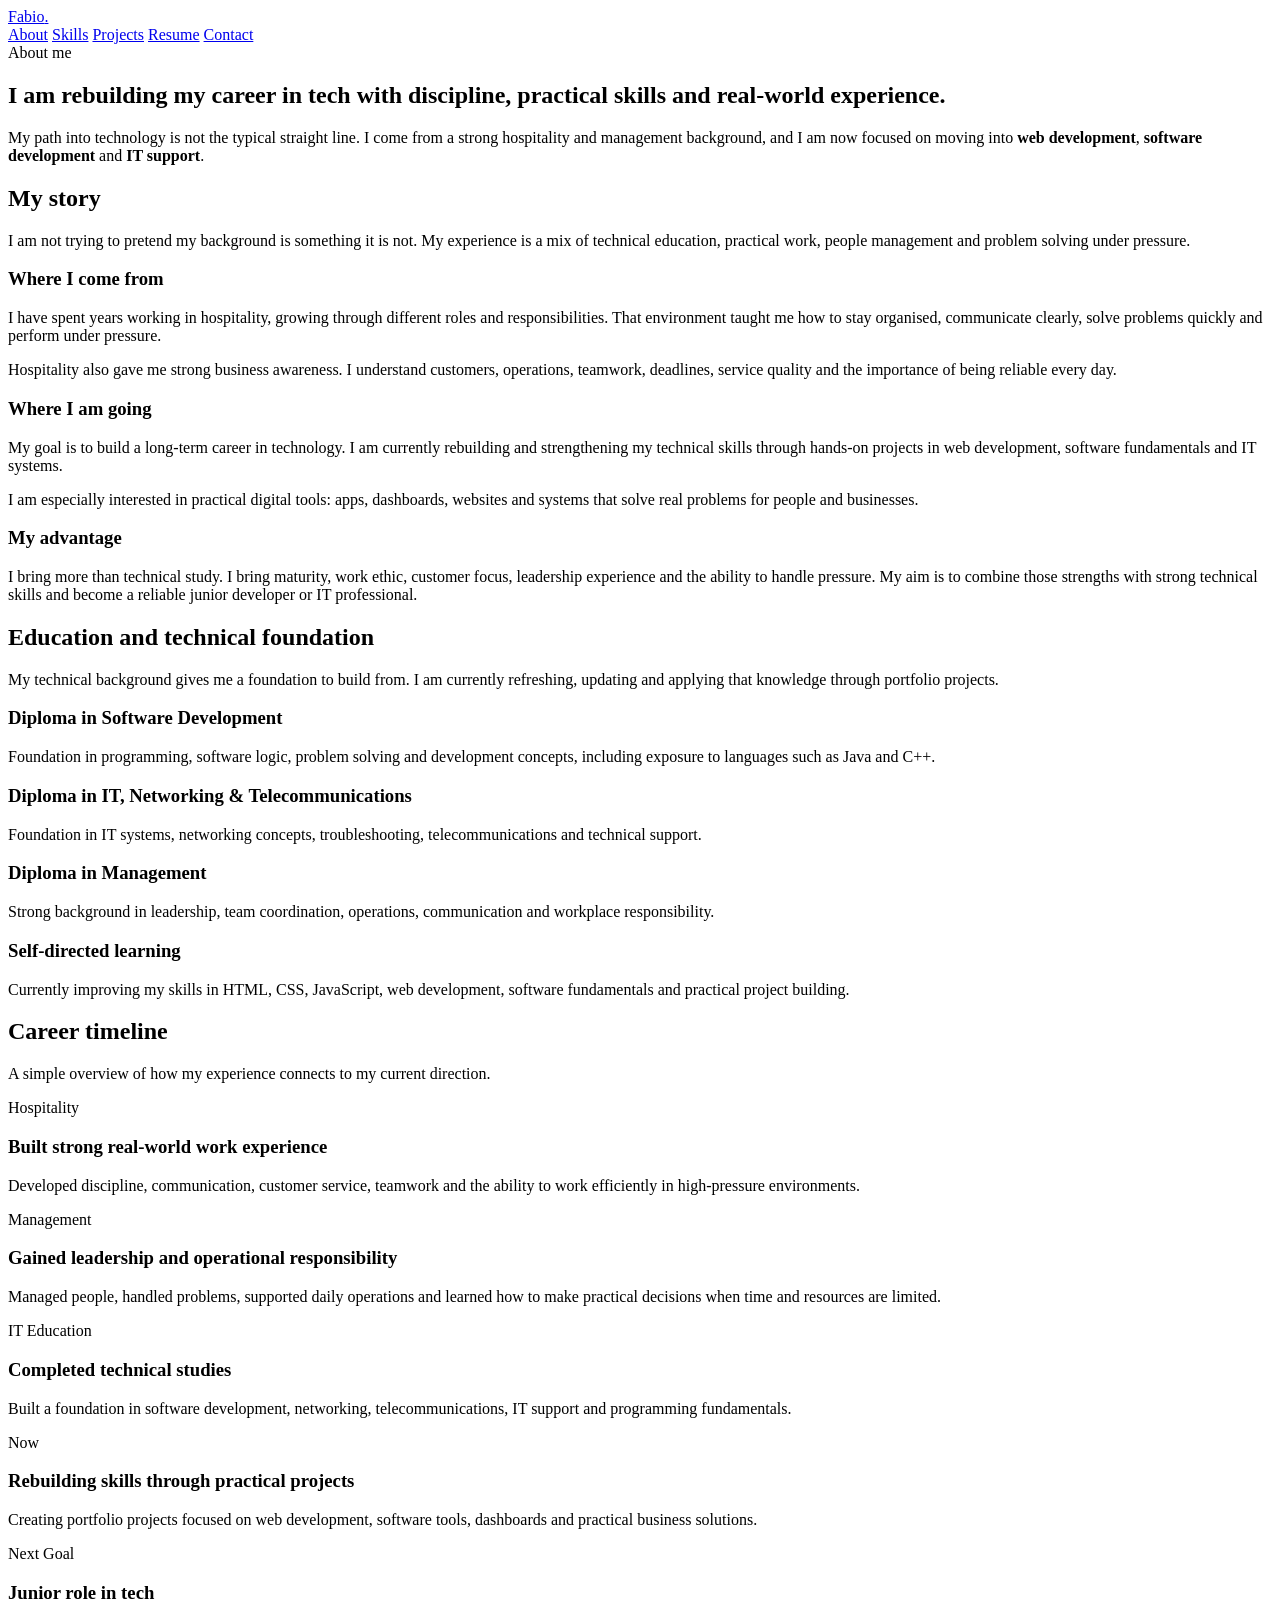
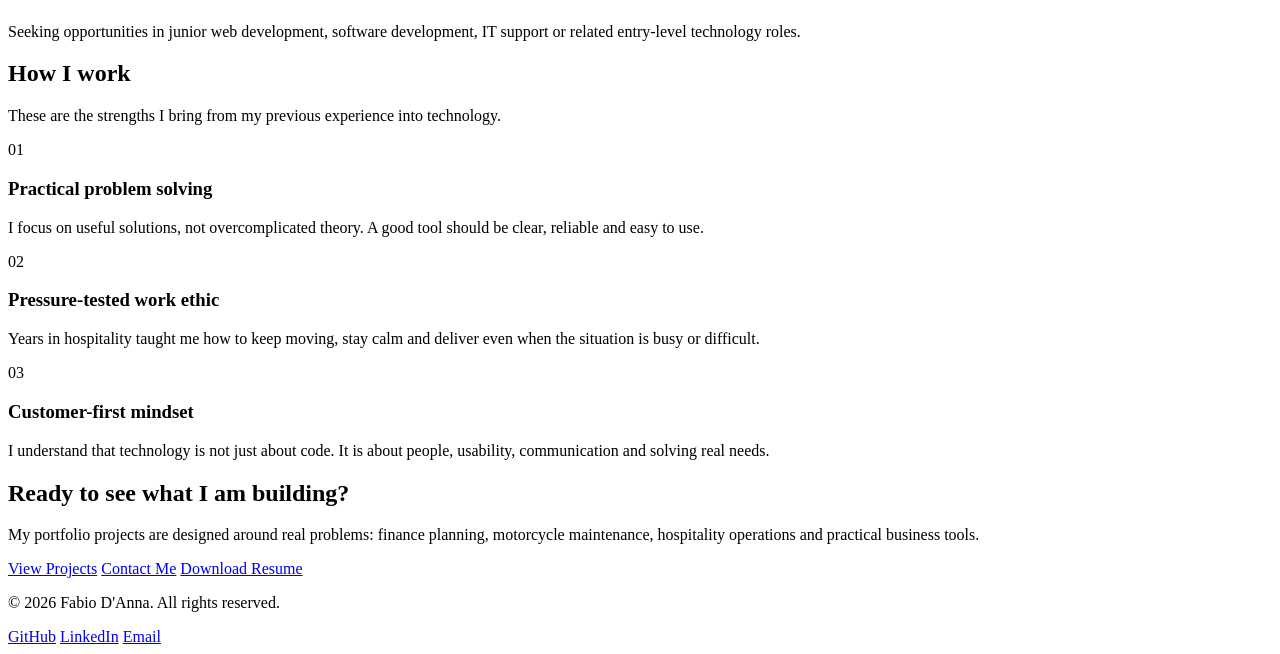
==== about.html @ 19a4f278 "Add files via upload" ====
<!DOCTYPE html>
<html lang="en">
<head>
  <meta charset="UTF-8" />
  <meta name="viewport" content="width=device-width, initial-scale=1.0" />

  <title>About Me | Fabio D'Anna</title>

 <link rel="stylesheet" href="css/style.css" />
</head>

<body>

  <header>
    <div class="container navbar">
      <a href="index.html" class="logo">Fabio<span>.</span></a>

      <nav class="nav-links">
        <a href="about.html" class="active">About</a>
        <a href="skills.html">Skills</a>
        <a href="project.html">Projects</a>
        <a href="resume.html">Resume</a>
        <a href="contact.html" class="nav-button">Contact</a>
      </nav>
    </div>
  </header>

  <main>

    <!-- ABOUT HERO -->
    <section class="page-hero">
      <div class="container">
        <div class="eyebrow">
          <span class="eyebrow-dot"></span>
          About me
        </div>

        <h1>
          I am rebuilding my career in tech with
          <span class="gradient-text">discipline, practical skills and real-world experience.</span>
        </h1>

        <p class="hero-description">
          My path into technology is not the typical straight line. I come from a strong hospitality and management
          background, and I am now focused on moving into <strong>web development</strong>,
          <strong>software development</strong> and <strong>IT support</strong>.
        </p>
      </div>
    </section>

    <!-- STORY SECTION -->
    <section>
      <div class="container">
        <div class="section-header">
          <h2>My story</h2>
          <p>
            I am not trying to pretend my background is something it is not. My experience is a mix of technical
            education, practical work, people management and problem solving under pressure.
          </p>
        </div>

        <div class="story-grid">
          <article class="story-card">
            <h3>Where I come from</h3>

            <p>
              I have spent years working in hospitality, growing through different roles and responsibilities.
              That environment taught me how to stay organised, communicate clearly, solve problems quickly and
              perform under pressure.
            </p>

            <p>
              Hospitality also gave me strong business awareness. I understand customers, operations, teamwork,
              deadlines, service quality and the importance of being reliable every day.
            </p>
          </article>

          <article class="story-card">
            <h3>Where I am going</h3>

            <p>
              My goal is to build a long-term career in technology. I am currently rebuilding and strengthening my
              technical skills through hands-on projects in web development, software fundamentals and IT systems.
            </p>

            <p>
              I am especially interested in practical digital tools: apps, dashboards, websites and systems that
              solve real problems for people and businesses.
            </p>
          </article>
        </div>

        <div class="highlight-box">
          <h3>My advantage</h3>

          <p>
            I bring more than technical study. I bring maturity, work ethic, customer focus, leadership experience
            and the ability to handle pressure. My aim is to combine those strengths with strong technical skills
            and become a reliable junior developer or IT professional.
          </p>
        </div>
      </div>
    </section>

    <!-- QUALIFICATIONS SECTION -->
    <section>
      <div class="container">
        <div class="section-header">
          <h2>Education and technical foundation</h2>
          <p>
            My technical background gives me a foundation to build from. I am currently refreshing, updating and
            applying that knowledge through portfolio projects.
          </p>
        </div>

        <div class="qualification-grid">
          <article class="qualification-card">
            <h3>Diploma in Software Development</h3>
            <p>
              Foundation in programming, software logic, problem solving and development concepts, including exposure
              to languages such as Java and C++.
            </p>
          </article>

          <article class="qualification-card">
            <h3>Diploma in IT, Networking & Telecommunications</h3>
            <p>
              Foundation in IT systems, networking concepts, troubleshooting, telecommunications and technical support.
            </p>
          </article>

          <article class="qualification-card">
            <h3>Diploma in Management</h3>
            <p>
              Strong background in leadership, team coordination, operations, communication and workplace responsibility.
            </p>
          </article>

          <article class="qualification-card">
            <h3>Self-directed learning</h3>
            <p>
              Currently improving my skills in HTML, CSS, JavaScript, web development, software fundamentals and
              practical project building.
            </p>
          </article>
        </div>
      </div>
    </section>

    <!-- TIMELINE SECTION -->
    <section>
      <div class="container">
        <div class="section-header">
          <h2>Career timeline</h2>
          <p>
            A simple overview of how my experience connects to my current direction.
          </p>
        </div>

        <div class="timeline">
          <article class="timeline-item">
            <div class="timeline-date">Hospitality</div>
            <div class="timeline-content">
              <h3>Built strong real-world work experience</h3>
              <p>
                Developed discipline, communication, customer service, teamwork and the ability to work efficiently
                in high-pressure environments.
              </p>
            </div>
          </article>

          <article class="timeline-item">
            <div class="timeline-date">Management</div>
            <div class="timeline-content">
              <h3>Gained leadership and operational responsibility</h3>
              <p>
                Managed people, handled problems, supported daily operations and learned how to make practical decisions
                when time and resources are limited.
              </p>
            </div>
          </article>

          <article class="timeline-item">
            <div class="timeline-date">IT Education</div>
            <div class="timeline-content">
              <h3>Completed technical studies</h3>
              <p>
                Built a foundation in software development, networking, telecommunications, IT support and programming
                fundamentals.
              </p>
            </div>
          </article>

          <article class="timeline-item">
            <div class="timeline-date">Now</div>
            <div class="timeline-content">
              <h3>Rebuilding skills through practical projects</h3>
              <p>
                Creating portfolio projects focused on web development, software tools, dashboards and practical
                business solutions.
              </p>
            </div>
          </article>

          <article class="timeline-item">
            <div class="timeline-date">Next Goal</div>
            <div class="timeline-content">
              <h3>Junior role in tech</h3>
              <p>
                Seeking opportunities in junior web development, software development, IT support or related entry-level
                technology roles.
              </p>
            </div>
          </article>
        </div>
      </div>
    </section>

    <!-- VALUES SECTION -->
    <section>
      <div class="container">
        <div class="section-header">
          <h2>How I work</h2>
          <p>
            These are the strengths I bring from my previous experience into technology.
          </p>
        </div>

        <div class="values-grid">
          <article class="value-card">
            <div class="value-number">01</div>
            <h3>Practical problem solving</h3>
            <p>
              I focus on useful solutions, not overcomplicated theory. A good tool should be clear, reliable and easy
              to use.
            </p>
          </article>

          <article class="value-card">
            <div class="value-number">02</div>
            <h3>Pressure-tested work ethic</h3>
            <p>
              Years in hospitality taught me how to keep moving, stay calm and deliver even when the situation is busy
              or difficult.
            </p>
          </article>

          <article class="value-card">
            <div class="value-number">03</div>
            <h3>Customer-first mindset</h3>
            <p>
              I understand that technology is not just about code. It is about people, usability, communication and
              solving real needs.
            </p>
          </article>
        </div>
      </div>
    </section>

    <!-- CTA SECTION -->
    <section>
      <div class="container">
        <div class="cta">
          <h2>Ready to see what I am building?</h2>

          <p>
            My portfolio projects are designed around real problems: finance planning, motorcycle maintenance,
            hospitality operations and practical business tools.
          </p>

          <div class="cta-actions">
            <a href="project.html" class="btn btn-primary">View Projects</a>
            <a href="contact.html" class="btn btn-secondary">Contact Me</a>
            <a href="#" class="btn btn-secondary">Download Resume</a>
          </div>
        </div>
      </div>
    </section>

  </main>

  <footer>
    <div class="container footer-inner">
      <p>© 2026 Fabio D'Anna. All rights reserved.</p>

      <div class="footer-links">
        <a href="#">GitHub</a>
        <a href="#">LinkedIn</a>
        <a href="mailto:gnomocode@gmail.com">Email</a>
      </div>
    </div>
  </footer>
<script src="js/main.js"></script>
</body>
</html>
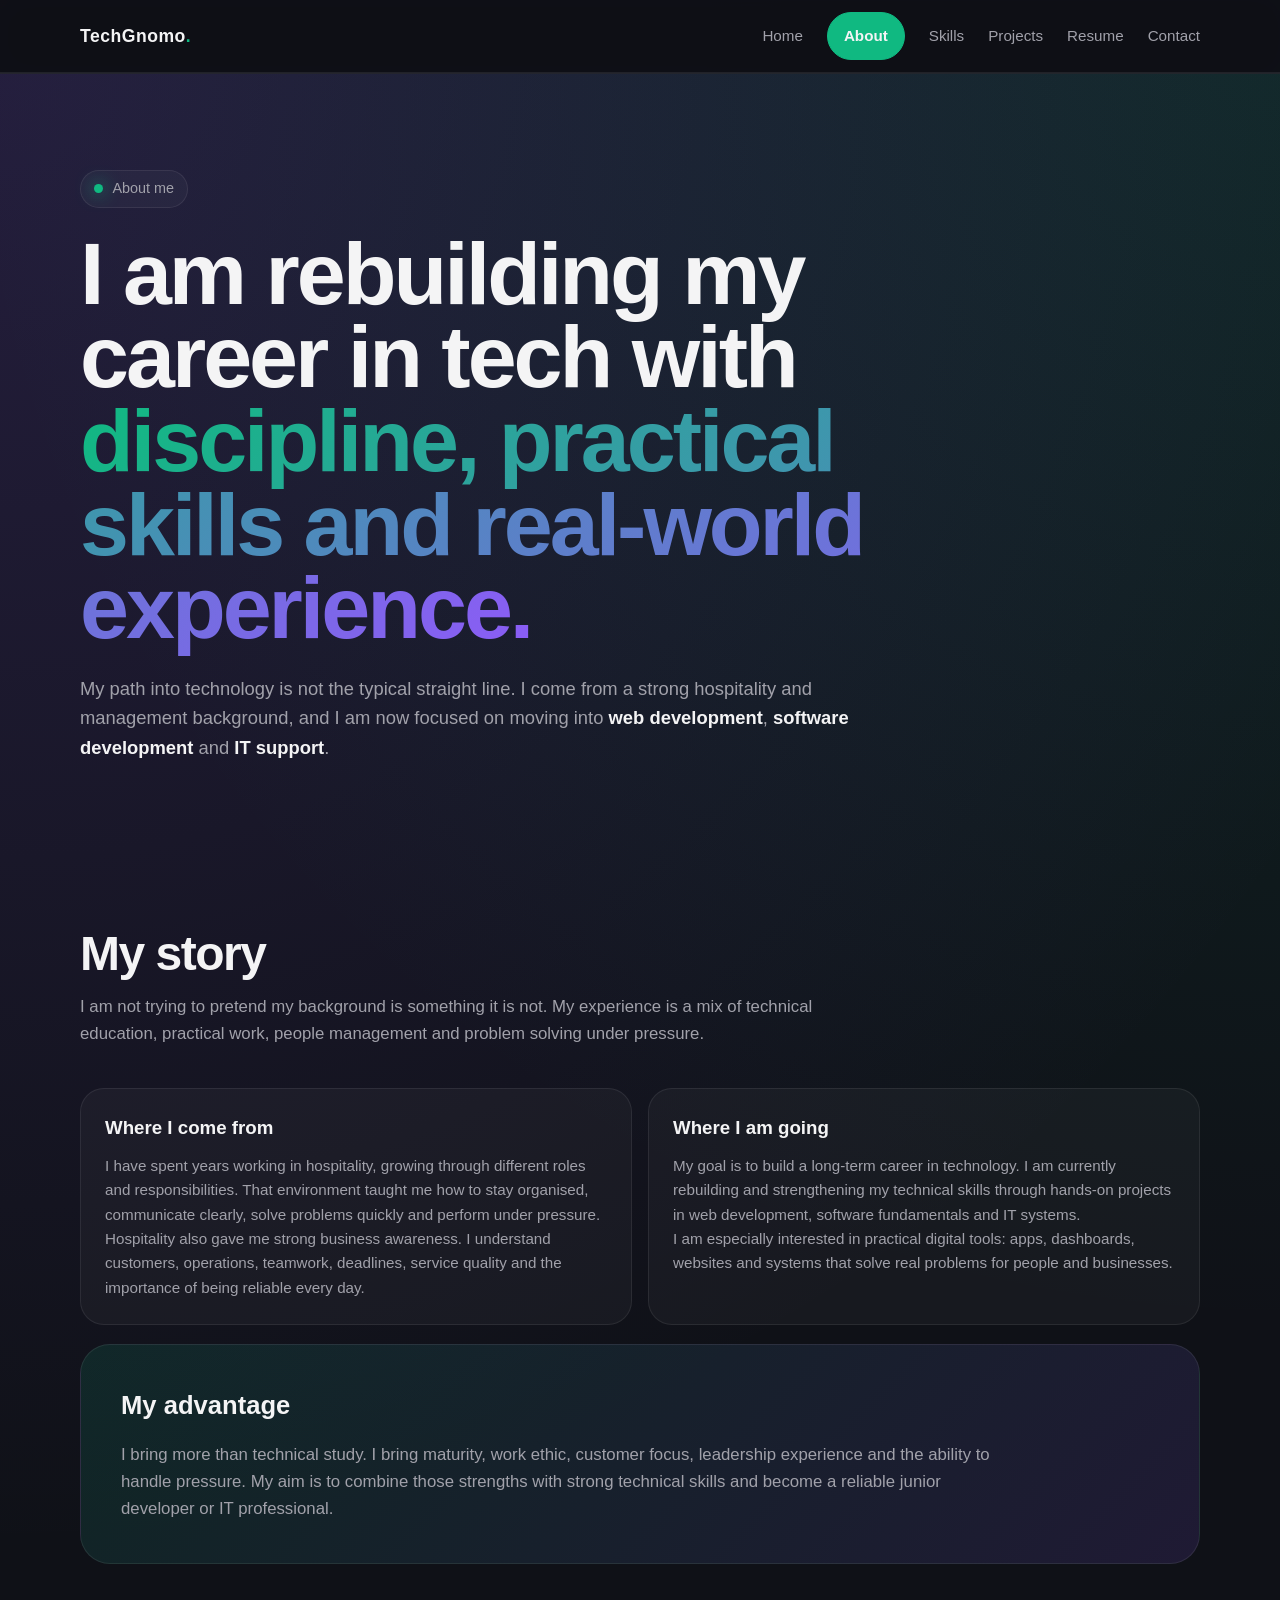
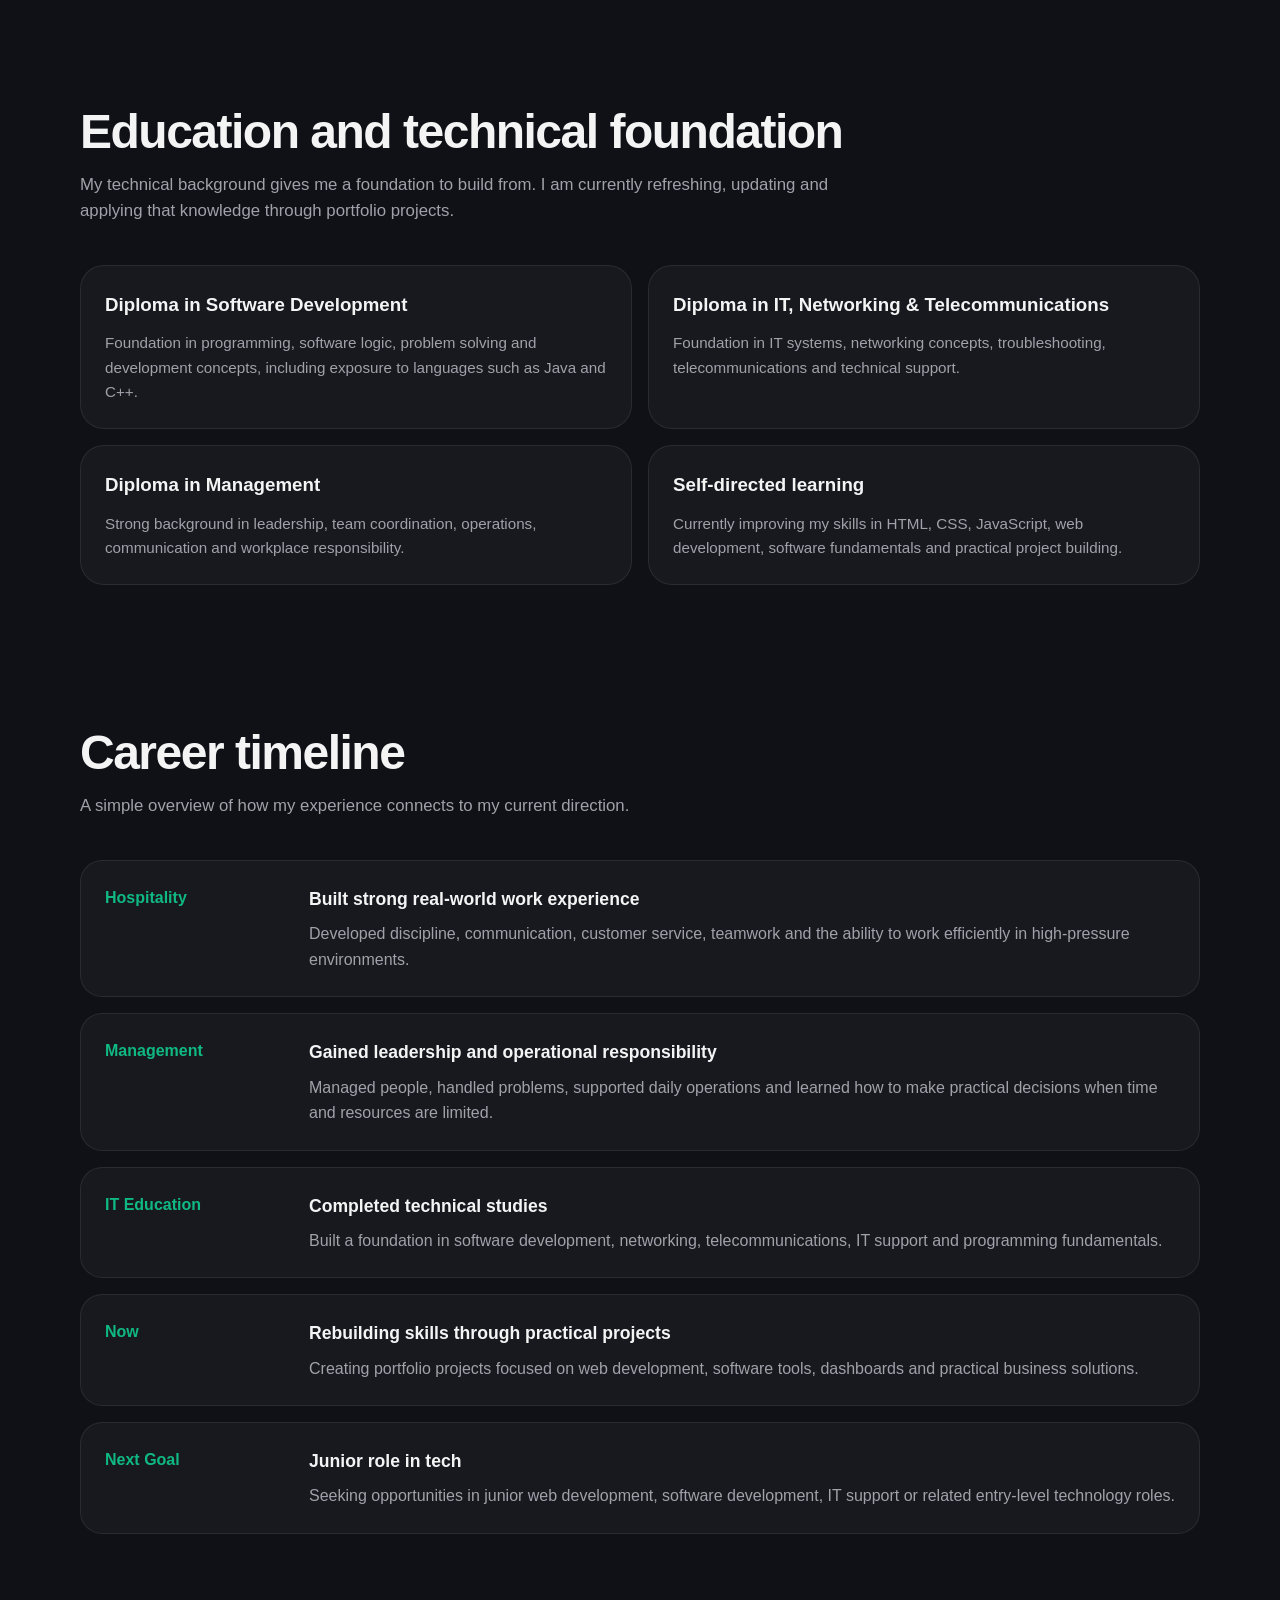
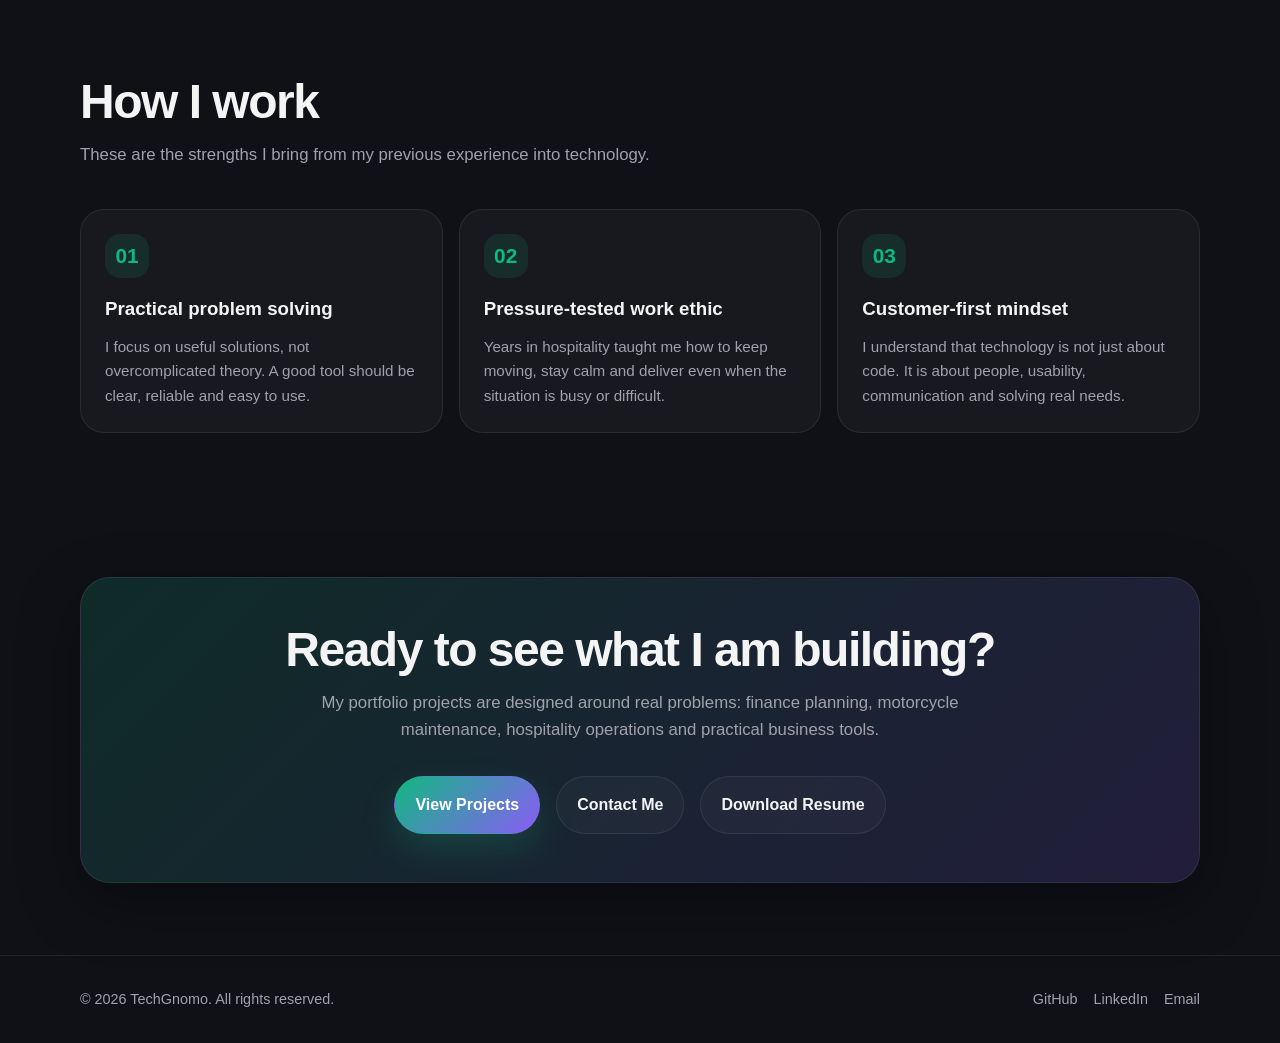
==== commit 238cade6: "Improve mobile responsive layout" ====
--- a/about.html
+++ b/about.html
@@ -12,17 +12,24 @@
 <body>
 
   <header>
-    <div class="container navbar">
-      <a href="index.html" class="logo">Fabio<span>.</span></a>
-
-      <nav class="nav-links">
-        <a href="about.html" class="active">About</a>
-        <a href="skills.html">Skills</a>
-        <a href="project.html">Projects</a>
-        <a href="resume.html">Resume</a>
-        <a href="contact.html" class="nav-button">Contact</a>
-      </nav>
-    </div>
+    <header>
+  <div class="container navbar">
+    <a href="index.html" class="logo">TechGnomo<span>.</span></a>
+
+    <button class="mobile-menu-btn" id="mobileMenuBtn" aria-label="Open menu">
+      ☰
+    </button>
+
+    <nav class="nav-links" id="navLinks">
+      <a href="index.html">Home</a>
+      <a href="about.html"class="nav-button active">About</a>
+      <a href="skills.html">Skills</a>
+      <a href="project.html">Projects</a>
+      <a href="resume.html">Resume</a>
+      <a href="contact.html">Contact</a>
+    </nav>
+  </div>
+</header>
   </header>
 
   <main>
@@ -281,7 +288,7 @@
 
   <footer>
     <div class="container footer-inner">
-      <p>© 2026 Fabio D'Anna. All rights reserved.</p>
+      <p>© 2026 TechGnomo. All rights reserved.</p>
 
       <div class="footer-links">
         <a href="#">GitHub</a>
--- a/css/style.css
+++ b/css/style.css
@@ -0,0 +1,1367 @@
+:root {
+  --bg: #0f1117;
+  --bg-soft: #171a23;
+  --card: #1f2330;
+  --text: #f4f4f5;
+  --muted: #a1a1aa;
+  --emerald: #10b981;
+  --violet: #8b5cf6;
+  --blue: #38bdf8;
+  --yellow: #facc15;
+  --red: #fb7185;
+  --border: rgba(255, 255, 255, 0.08);
+  --shadow: 0 20px 60px rgba(0, 0, 0, 0.35);
+}
+
+/* RESET */
+
+* {
+  margin: 0;
+  padding: 0;
+  box-sizing: border-box;
+}
+
+html {
+  scroll-behavior: smooth;
+}
+
+body {
+  font-family: Arial, Helvetica, sans-serif;
+  background:
+    radial-gradient(circle at top left, rgba(139, 92, 246, 0.18), transparent 35%),
+    radial-gradient(circle at top right, rgba(16, 185, 129, 0.14), transparent 30%),
+    var(--bg);
+  color: var(--text);
+  line-height: 1.6;
+}
+
+a {
+  color: inherit;
+  text-decoration: none;
+}
+
+button,
+input,
+textarea,
+select {
+  font: inherit;
+}
+
+.container {
+  width: min(1120px, 92%);
+  margin: 0 auto;
+}
+
+/* NAVBAR */
+
+header {
+  position: sticky;
+  top: 0;
+  z-index: 100;
+  backdrop-filter: blur(16px);
+  background: rgba(15, 17, 23, 0.82);
+  border-bottom: 1px solid var(--border);
+}
+
+.navbar {
+  min-height: 72px;
+  display: flex;
+  align-items: center;
+  justify-content: space-between;
+}
+
+.logo {
+  font-size: 1.1rem;
+  font-weight: 800;
+  letter-spacing: 0.5px;
+}
+
+.logo span {
+  color: var(--emerald);
+}
+
+.nav-links {
+  display: flex;
+  gap: 1.5rem;
+  align-items: center;
+  color: var(--muted);
+  font-size: 0.95rem;
+}
+
+.nav-links a:hover,
+.nav-links a.active {
+  color: var(--text);
+}
+
+.nav-button {
+  padding: 0.7rem 1rem;
+  border: 1px solid var(--emerald);
+  color: var(--emerald);
+  border-radius: 999px;
+  font-weight: 700;
+  transition: 0.2s ease;
+}
+
+.nav-button:hover,
+.nav-button.active {
+  background: var(--emerald);
+  color: #07110d;
+}
+
+/* HERO COMMON */
+
+.page-hero {
+  padding: 6rem 0 4rem;
+}
+
+.hero {
+  min-height: calc(100vh - 72px);
+  display: grid;
+  grid-template-columns: 1.25fr 0.75fr;
+  gap: 3rem;
+  align-items: center;
+  padding: 5rem 0;
+}
+
+.eyebrow {
+  display: inline-flex;
+  align-items: center;
+  gap: 0.6rem;
+  padding: 0.4rem 0.8rem;
+  border: 1px solid var(--border);
+  border-radius: 999px;
+  color: var(--muted);
+  background: rgba(255, 255, 255, 0.03);
+  margin-bottom: 1.5rem;
+  font-size: 0.9rem;
+}
+
+.eyebrow-dot {
+  width: 9px;
+  height: 9px;
+  border-radius: 50%;
+  background: var(--emerald);
+  box-shadow: 0 0 18px var(--emerald);
+}
+
+.hero h1,
+.page-hero h1 {
+  font-size: clamp(2.8rem, 7vw, 5.5rem);
+  line-height: 0.95;
+  letter-spacing: -3px;
+  margin-bottom: 1.5rem;
+  max-width: 950px;
+}
+
+.gradient-text {
+  background: linear-gradient(135deg, var(--emerald), var(--violet));
+  -webkit-background-clip: text;
+  background-clip: text;
+  color: transparent;
+}
+
+.hero-description {
+  max-width: 840px;
+  color: var(--muted);
+  font-size: 1.15rem;
+  margin-bottom: 2rem;
+}
+
+.hero-description strong {
+  color: var(--text);
+  font-weight: 700;
+}
+
+.hero-actions {
+  display: flex;
+  flex-wrap: wrap;
+  gap: 1rem;
+  margin-bottom: 2rem;
+}
+
+.hero-tags {
+  display: flex;
+  flex-wrap: wrap;
+  gap: 0.6rem;
+}
+
+.tag {
+  padding: 0.45rem 0.7rem;
+  background: rgba(255, 255, 255, 0.04);
+  border: 1px solid var(--border);
+  border-radius: 999px;
+  color: var(--muted);
+  font-size: 0.85rem;
+}
+
+/* BUTTONS */
+
+.btn {
+  display: inline-flex;
+  align-items: center;
+  justify-content: center;
+  padding: 0.95rem 1.25rem;
+  border-radius: 999px;
+  font-weight: 800;
+  transition: 0.2s ease;
+  border: 1px solid transparent;
+  cursor: pointer;
+}
+
+.btn-primary {
+  background: linear-gradient(135deg, var(--emerald), var(--violet));
+  color: white;
+  box-shadow: 0 15px 35px rgba(16, 185, 129, 0.2);
+}
+
+.btn-primary:hover {
+  transform: translateY(-2px);
+  box-shadow: 0 20px 45px rgba(139, 92, 246, 0.26);
+}
+
+.btn-secondary {
+  border-color: var(--border);
+  color: var(--text);
+  background: rgba(255, 255, 255, 0.03);
+}
+
+.btn-secondary:hover {
+  border-color: var(--emerald);
+  color: var(--emerald);
+}
+
+/* SECTIONS */
+
+section {
+  padding: 4.5rem 0;
+}
+
+.section-header {
+  max-width: 780px;
+  margin-bottom: 2.5rem;
+}
+
+.section-header h2 {
+  font-size: clamp(2rem, 4vw, 3rem);
+  line-height: 1;
+  letter-spacing: -1.5px;
+  margin-bottom: 1rem;
+}
+
+.section-header p {
+  color: var(--muted);
+  font-size: 1.05rem;
+}
+
+/* COMMON CARDS */
+
+.cards-grid,
+.projects-grid,
+.skills-grid,
+.values-grid,
+.strategy-grid,
+.availability-grid,
+.transferable-grid {
+  display: grid;
+  grid-template-columns: repeat(3, 1fr);
+  gap: 1rem;
+}
+
+.overview-grid {
+  display: grid;
+  grid-template-columns: repeat(4, 1fr);
+  gap: 1rem;
+}
+
+.info-card,
+.story-card,
+.qualification-card,
+.value-card,
+.strategy-card,
+.availability-card,
+.transferable-card,
+.overview-card,
+.skill-card,
+.contact-card,
+.resume-card,
+.resume-section,
+.role-card {
+  background: rgba(255, 255, 255, 0.035);
+  border: 1px solid var(--border);
+  border-radius: 24px;
+  padding: 1.5rem;
+  transition: 0.2s ease;
+}
+
+.info-card:hover,
+.value-card:hover,
+.strategy-card:hover,
+.availability-card:hover,
+.transferable-card:hover,
+.overview-card:hover,
+.skill-card:hover,
+.contact-card:hover {
+  transform: translateY(-4px);
+  border-color: rgba(16, 185, 129, 0.45);
+  box-shadow: var(--shadow);
+}
+
+.info-card h3,
+.story-card h3,
+.qualification-card h3,
+.value-card h3,
+.strategy-card h3,
+.availability-card h3,
+.transferable-card h3,
+.overview-card h3,
+.skill-card h3,
+.contact-card h3,
+.resume-card h3,
+.role-card h3 {
+  margin-bottom: 0.7rem;
+}
+
+.info-card p,
+.story-card p,
+.qualification-card p,
+.value-card p,
+.strategy-card p,
+.availability-card p,
+.transferable-card p,
+.overview-card p,
+.skill-card p,
+.contact-card p,
+.resume-card p,
+.role-card p {
+  color: var(--muted);
+  font-size: 0.95rem;
+}
+
+/* ICON BLOCKS */
+
+.icon,
+.overview-icon,
+.contact-icon,
+.value-number,
+.strategy-number,
+.availability-number,
+.transferable-number {
+  width: 44px;
+  height: 44px;
+  border-radius: 15px;
+  display: grid;
+  place-items: center;
+  background: rgba(16, 185, 129, 0.12);
+  color: var(--emerald);
+  font-size: 1.3rem;
+  font-weight: 900;
+  margin-bottom: 1rem;
+}
+
+/* HOME PROFILE CARD */
+
+.profile-card {
+  background: linear-gradient(180deg, rgba(255, 255, 255, 0.06), rgba(255, 255, 255, 0.02));
+  border: 1px solid var(--border);
+  border-radius: 28px;
+  padding: 1.5rem;
+  box-shadow: var(--shadow);
+}
+
+.card-top {
+  height: 240px;
+  border-radius: 22px;
+  background:
+    linear-gradient(135deg, rgba(16, 185, 129, 0.9), rgba(139, 92, 246, 0.88)),
+    linear-gradient(135deg, #111827, #1f2937);
+  display: flex;
+  align-items: center;
+  justify-content: center;
+  margin-bottom: 1.5rem;
+  position: relative;
+  overflow: hidden;
+}
+
+.card-top::before {
+  content: "";
+  position: absolute;
+  inset: 18px;
+  border: 1px solid rgba(255, 255, 255, 0.24);
+  border-radius: 18px;
+}
+
+.initials {
+  font-size: 5rem;
+  font-weight: 900;
+  letter-spacing: -6px;
+  color: rgba(255, 255, 255, 0.92);
+  z-index: 1;
+}
+
+.profile-card h2 {
+  font-size: 1.35rem;
+  margin-bottom: 0.5rem;
+}
+
+.profile-card p {
+  color: var(--muted);
+  margin-bottom: 1.2rem;
+}
+
+.profile-list {
+  display: grid;
+  gap: 0.75rem;
+}
+
+.profile-item {
+  display: flex;
+  justify-content: space-between;
+  gap: 1rem;
+  padding: 0.8rem 0;
+  border-top: 1px solid var(--border);
+  color: var(--muted);
+  font-size: 0.95rem;
+}
+
+.profile-item strong {
+  color: var(--text);
+  font-weight: 700;
+  text-align: right;
+}
+
+/* PROJECT CARDS */
+
+.project-card {
+  background: var(--card);
+  border: 1px solid var(--border);
+  border-radius: 26px;
+  overflow: hidden;
+  transition: 0.2s ease;
+  display: flex;
+  flex-direction: column;
+  min-height: 100%;
+}
+
+.project-card:hover {
+  transform: translateY(-5px);
+  border-color: rgba(139, 92, 246, 0.5);
+  box-shadow: var(--shadow);
+}
+
+.project-visual,
+.project-image {
+  height: 165px;
+  position: relative;
+  overflow: hidden;
+  background:
+    linear-gradient(135deg, rgba(139, 92, 246, 0.78), rgba(16, 185, 129, 0.78)),
+    #111827;
+}
+
+.project-content {
+  padding: 1.4rem;
+  display: flex;
+  flex-direction: column;
+  flex: 1;
+}
+
+.project-category {
+  color: var(--emerald);
+  font-size: 0.8rem;
+  font-weight: 800;
+  text-transform: uppercase;
+  letter-spacing: 0.06em;
+  margin-bottom: 0.5rem;
+}
+
+.project-content h3 {
+  font-size: 1.28rem;
+  margin-bottom: 0.7rem;
+  line-height: 1.2;
+}
+
+.project-content p {
+  color: var(--muted);
+  font-size: 0.95rem;
+  margin-bottom: 1rem;
+}
+
+.project-features {
+  margin: 0 0 1.1rem 1rem;
+  color: var(--muted);
+  font-size: 0.92rem;
+}
+
+.project-features li {
+  margin-bottom: 0.35rem;
+}
+
+.project-tech,
+.skill-tags,
+.tag-list {
+  display: flex;
+  flex-wrap: wrap;
+  gap: 0.45rem;
+}
+
+.tech-pill,
+.skill-tag {
+  font-size: 0.75rem;
+  color: var(--muted);
+  padding: 0.35rem 0.55rem;
+  border: 1px solid var(--border);
+  border-radius: 999px;
+  background: rgba(255, 255, 255, 0.025);
+}
+
+.project-links {
+  display: flex;
+  flex-wrap: wrap;
+  gap: 0.7rem;
+  margin-top: auto;
+}
+
+.project-link {
+  flex: 1;
+  min-width: 120px;
+  text-align: center;
+  padding: 0.75rem 0.9rem;
+  border-radius: 999px;
+  font-weight: 800;
+  font-size: 0.88rem;
+  transition: 0.2s ease;
+}
+
+.project-link.primary {
+  background: linear-gradient(135deg, var(--emerald), var(--violet));
+  color: white;
+}
+
+.project-link.secondary {
+  border: 1px solid var(--border);
+  color: var(--text);
+  background: rgba(255, 255, 255, 0.03);
+}
+
+.project-link:hover {
+  transform: translateY(-2px);
+}
+
+.status-badge {
+  position: absolute;
+  top: 1rem;
+  right: 1rem;
+  z-index: 1;
+  font-size: 0.75rem;
+  font-weight: 800;
+  padding: 0.35rem 0.6rem;
+  border-radius: 999px;
+  background: rgba(15, 17, 23, 0.72);
+  border: 1px solid rgba(255, 255, 255, 0.16);
+  backdrop-filter: blur(10px);
+}
+
+.status-complete {
+  color: var(--emerald);
+}
+
+.status-progress {
+  color: var(--yellow);
+}
+
+.status-planned {
+  color: var(--blue);
+}
+
+.project-icon {
+  position: absolute;
+  left: 1.4rem;
+  bottom: 1.2rem;
+  font-size: 2.6rem;
+  z-index: 1;
+}
+
+/* FILTERS */
+
+.filter-bar {
+  display: flex;
+  flex-wrap: wrap;
+  gap: 0.7rem;
+  margin-bottom: 2rem;
+}
+
+.filter-btn {
+  border: 1px solid var(--border);
+  background: rgba(255, 255, 255, 0.035);
+  color: var(--muted);
+  padding: 0.7rem 1rem;
+  border-radius: 999px;
+  cursor: pointer;
+  font-weight: 700;
+  transition: 0.2s ease;
+}
+
+.filter-btn:hover,
+.filter-btn.active {
+  color: var(--text);
+  border-color: var(--emerald);
+  background: rgba(16, 185, 129, 0.12);
+}
+
+/* SKILLS PAGE */
+
+.skill-category {
+  margin-bottom: 4rem;
+}
+
+.category-title {
+  display: flex;
+  align-items: center;
+  gap: 0.8rem;
+  margin-bottom: 1.5rem;
+}
+
+.category-title span {
+  width: 44px;
+  height: 44px;
+  border-radius: 15px;
+  display: grid;
+  place-items: center;
+  background: rgba(139, 92, 246, 0.14);
+  color: var(--violet);
+  font-size: 1.3rem;
+}
+
+.category-title h2 {
+  font-size: clamp(1.8rem, 3vw, 2.5rem);
+  letter-spacing: -1px;
+  line-height: 1;
+}
+
+.skill-level {
+  margin-bottom: 1rem;
+}
+
+.skill-level-top {
+  display: flex;
+  justify-content: space-between;
+  gap: 1rem;
+  color: var(--muted);
+  font-size: 0.82rem;
+  font-weight: 800;
+  margin-bottom: 0.45rem;
+}
+
+.skill-bar {
+  height: 8px;
+  border-radius: 999px;
+  background: rgba(255, 255, 255, 0.08);
+  overflow: hidden;
+}
+
+.skill-progress {
+  height: 100%;
+  border-radius: 999px;
+  background: linear-gradient(135deg, var(--emerald), var(--violet));
+}
+
+.progress-85 { width: 85%; }
+.progress-75 { width: 75%; }
+.progress-65 { width: 65%; }
+.progress-55 { width: 55%; }
+.progress-45 { width: 45%; }
+.progress-35 { width: 35%; }
+
+/* TIMELINE / ROADMAP */
+
+.timeline,
+.roadmap {
+  display: grid;
+  gap: 1rem;
+}
+
+.timeline-item,
+.roadmap-item {
+  display: grid;
+  grid-template-columns: 180px 1fr;
+  gap: 1.5rem;
+  padding: 1.5rem;
+  border: 1px solid var(--border);
+  border-radius: 22px;
+  background: rgba(255, 255, 255, 0.035);
+}
+
+.timeline-date,
+.roadmap-stage {
+  color: var(--emerald);
+  font-weight: 900;
+}
+
+.timeline-content h3,
+.roadmap-content h3 {
+  margin-bottom: 0.5rem;
+  font-size: 1.1rem;
+}
+
+.timeline-content p,
+.roadmap-content p {
+  color: var(--muted);
+}
+
+/* ABOUT PAGE */
+
+.story-grid,
+.qualification-grid {
+  display: grid;
+  grid-template-columns: repeat(2, 1fr);
+  gap: 1rem;
+}
+
+.highlight-box {
+  background:
+    linear-gradient(135deg, rgba(16, 185, 129, 0.13), rgba(139, 92, 246, 0.13));
+  border: 1px solid var(--border);
+  border-radius: 30px;
+  padding: 2.5rem;
+  margin-top: 1.2rem;
+}
+
+.highlight-box h3 {
+  font-size: 1.6rem;
+  margin-bottom: 1rem;
+}
+
+.highlight-box p {
+  color: var(--muted);
+  font-size: 1.05rem;
+  max-width: 880px;
+}
+
+/* CONTACT PAGE */
+
+.contact-layout {
+  display: grid;
+  grid-template-columns: 0.85fr 1.15fr;
+  gap: 1.2rem;
+  align-items: start;
+}
+
+.contact-info {
+  display: grid;
+  gap: 1rem;
+}
+
+.contact-card a {
+  color: var(--emerald);
+  font-weight: 800;
+  word-break: break-word;
+}
+
+.form-card {
+  background:
+    linear-gradient(180deg, rgba(255, 255, 255, 0.06), rgba(255, 255, 255, 0.025));
+  border: 1px solid var(--border);
+  border-radius: 30px;
+  padding: 2rem;
+  box-shadow: var(--shadow);
+}
+
+.form-card h2 {
+  font-size: 2rem;
+  line-height: 1;
+  letter-spacing: -1px;
+  margin-bottom: 0.8rem;
+}
+
+.form-card > p {
+  color: var(--muted);
+  margin-bottom: 1.8rem;
+}
+
+.form-grid {
+  display: grid;
+  grid-template-columns: 1fr 1fr;
+  gap: 1rem;
+}
+
+.form-group {
+  display: flex;
+  flex-direction: column;
+  gap: 0.45rem;
+  margin-bottom: 1rem;
+}
+
+.form-group.full {
+  grid-column: 1 / -1;
+}
+
+label {
+  color: var(--text);
+  font-size: 0.9rem;
+  font-weight: 800;
+}
+
+input,
+select,
+textarea {
+  width: 100%;
+  border: 1px solid var(--border);
+  background: rgba(15, 17, 23, 0.8);
+  color: var(--text);
+  border-radius: 16px;
+  padding: 0.95rem 1rem;
+  outline: none;
+  transition: 0.2s ease;
+}
+
+textarea {
+  min-height: 160px;
+  resize: vertical;
+}
+
+input:focus,
+select:focus,
+textarea:focus {
+  border-color: var(--emerald);
+  box-shadow: 0 0 0 4px rgba(16, 185, 129, 0.1);
+}
+
+input::placeholder,
+textarea::placeholder {
+  color: #71717a;
+}
+
+.submit-row {
+  display: flex;
+  align-items: center;
+  justify-content: space-between;
+  gap: 1rem;
+  flex-wrap: wrap;
+  margin-top: 0.5rem;
+}
+
+.form-note {
+  color: var(--muted);
+  font-size: 0.85rem;
+  max-width: 360px;
+}
+
+.form-message {
+  display: none;
+  margin-top: 1.2rem;
+  padding: 1rem;
+  border-radius: 16px;
+  border: 1px solid rgba(16, 185, 129, 0.35);
+  background: rgba(16, 185, 129, 0.1);
+  color: var(--text);
+}
+
+.form-message.show {
+  display: block;
+}
+
+/* RESUME PAGE */
+
+.resume-layout {
+  display: grid;
+  grid-template-columns: 0.8fr 1.2fr;
+  gap: 1.2rem;
+  align-items: start;
+}
+
+.sidebar {
+  display: grid;
+  gap: 1rem;
+  position: sticky;
+  top: 96px;
+}
+
+.main-resume {
+  display: grid;
+  gap: 1rem;
+}
+
+.resume-section h2 {
+  font-size: 1.55rem;
+  margin-bottom: 1rem;
+  letter-spacing: -0.5px;
+}
+
+.resume-item {
+  padding: 1.25rem 0;
+  border-top: 1px solid var(--border);
+}
+
+.resume-item:first-of-type {
+  border-top: none;
+  padding-top: 0;
+}
+
+.resume-item:last-child {
+  padding-bottom: 0;
+}
+
+.resume-item-top {
+  display: flex;
+  justify-content: space-between;
+  gap: 1rem;
+  flex-wrap: wrap;
+  margin-bottom: 0.5rem;
+}
+
+.resume-date {
+  color: var(--emerald);
+  font-weight: 800;
+  font-size: 0.9rem;
+}
+
+.resume-subtitle {
+  color: var(--muted);
+  font-weight: 700;
+  margin-bottom: 0.75rem;
+}
+
+.bullet-list {
+  margin-left: 1.2rem;
+  color: var(--muted);
+}
+
+.bullet-list li {
+  margin-bottom: 0.45rem;
+}
+
+.contact-list,
+.simple-list {
+  display: grid;
+  gap: 0.75rem;
+  list-style: none;
+}
+
+.contact-list li,
+.simple-list li {
+  color: var(--muted);
+  font-size: 0.95rem;
+  border-top: 1px solid var(--border);
+  padding-top: 0.75rem;
+}
+
+.contact-list strong,
+.simple-list strong {
+  color: var(--text);
+  display: block;
+  margin-bottom: 0.15rem;
+}
+
+.role-grid {
+  display: grid;
+  grid-template-columns: repeat(3, 1fr);
+  gap: 1rem;
+}
+
+/* CTA */
+
+.cta {
+  background:
+    linear-gradient(135deg, rgba(16, 185, 129, 0.16), rgba(139, 92, 246, 0.16));
+  border: 1px solid var(--border);
+  border-radius: 30px;
+  padding: 3rem;
+  text-align: center;
+  box-shadow: var(--shadow);
+}
+
+.cta h2 {
+  font-size: clamp(2rem, 4vw, 3rem);
+  line-height: 1;
+  letter-spacing: -1.5px;
+  margin-bottom: 1rem;
+}
+
+.cta p {
+  color: var(--muted);
+  max-width: 720px;
+  margin: 0 auto 2rem;
+  font-size: 1.05rem;
+}
+
+.cta-actions {
+  display: flex;
+  justify-content: center;
+  flex-wrap: wrap;
+  gap: 1rem;
+}
+
+/* FOOTER */
+
+footer {
+  padding: 2rem 0;
+  border-top: 1px solid var(--border);
+  color: var(--muted);
+  font-size: 0.9rem;
+}
+
+.footer-inner {
+  display: flex;
+  justify-content: space-between;
+  gap: 1rem;
+  flex-wrap: wrap;
+}
+
+.footer-links {
+  display: flex;
+  gap: 1rem;
+}
+
+.footer-links a:hover {
+  color: var(--emerald);
+}
+
+/* PRINT */
+
+@media print {
+  header,
+  footer,
+  .hero-actions,
+  .cta {
+    display: none;
+  }
+
+  body {
+    background: white;
+    color: black;
+  }
+
+  .resume-card,
+  .resume-section,
+  .role-card {
+    box-shadow: none;
+    border: 1px solid #ddd;
+    background: white;
+  }
+
+  .resume-card p,
+  .resume-section p,
+  .resume-subtitle,
+  .bullet-list,
+  .contact-list li,
+  .simple-list li {
+    color: #333;
+  }
+
+  .resume-date {
+    color: #047857;
+  }
+
+  section {
+    padding: 1rem 0;
+  }
+}
+
+/* RESPONSIVE */
+
+@media (max-width: 980px) {
+  .projects-grid,
+  .skills-grid,
+  .values-grid,
+  .strategy-grid,
+  .availability-grid,
+  .transferable-grid,
+  .role-grid {
+    grid-template-columns: repeat(2, 1fr);
+  }
+
+  .overview-grid {
+    grid-template-columns: repeat(2, 1fr);
+  }
+
+  .resume-layout,
+  .contact-layout {
+    grid-template-columns: 1fr;
+  }
+
+  .sidebar {
+    position: static;
+  }
+}
+
+@media (max-width: 900px) {
+  .hero {
+    grid-template-columns: 1fr;
+    padding: 3.5rem 0;
+  }
+
+  .profile-card {
+    max-width: 520px;
+  }
+
+  .story-grid,
+  .qualification-grid {
+    grid-template-columns: 1fr;
+  }
+
+  .timeline-item,
+  .roadmap-item {
+    grid-template-columns: 1fr;
+    gap: 0.5rem;
+  }
+
+  .nav-links {
+    display: none;
+  }
+}
+
+@media (max-width: 760px) {
+  .projects-grid,
+  .skills-grid,
+  .values-grid,
+  .strategy-grid,
+  .availability-grid,
+  .transferable-grid,
+  .overview-grid,
+  .role-grid {
+    grid-template-columns: 1fr;
+  }
+
+  .page-hero {
+    padding: 4rem 0 2.5rem;
+  }
+
+  .hero h1,
+  .page-hero h1 {
+    letter-spacing: -2px;
+  }
+
+  section {
+    padding: 3.5rem 0;
+  }
+
+  .form-grid {
+    grid-template-columns: 1fr;
+  }
+
+  .cta,
+  .form-card,
+  .highlight-box {
+    padding: 2rem 1.3rem;
+  }
+
+  .hero-actions,
+  .cta-actions,
+  .submit-row {
+    flex-direction: column;
+    align-items: stretch;
+  }
+
+  .btn {
+    width: 100%;
+  }
+}
+
+@media (max-width: 520px) {
+  .hero h1,
+  .page-hero h1 {
+    font-size: 2.7rem;
+  }
+
+  .profile-item {
+    flex-direction: column;
+    gap: 0.25rem;
+  }
+
+  .profile-item strong {
+    text-align: left;
+  }
+}
+
+/* MOBILE NAVIGATION FIX */
+
+.mobile-menu-btn {
+  display: none;
+  border: 1px solid var(--border);
+  background: rgba(255, 255, 255, 0.04);
+  color: var(--text);
+  width: 44px;
+  height: 44px;
+  border-radius: 14px;
+  font-size: 1.4rem;
+  cursor: pointer;
+}
+
+@media (max-width: 900px) {
+  .navbar {
+    position: relative;
+  }
+
+  .mobile-menu-btn {
+    display: grid;
+    place-items: center;
+  }
+
+  .nav-links {
+    display: none;
+    position: absolute;
+    top: 72px;
+    left: 0;
+    right: 0;
+    flex-direction: column;
+    align-items: stretch;
+    gap: 0.4rem;
+    padding: 1rem;
+    background: rgba(15, 17, 23, 0.98);
+    border: 1px solid var(--border);
+    border-radius: 0 0 22px 22px;
+    box-shadow: var(--shadow);
+  }
+
+  .nav-links.show {
+    display: flex;
+  }
+
+  .nav-links a {
+    padding: 0.85rem 1rem;
+    border-radius: 14px;
+  }
+
+  .nav-links a:hover,
+  .nav-links a.active {
+    background: rgba(255, 255, 255, 0.05);
+  }
+
+  .nav-button {
+    text-align: center;
+    margin-top: 0.4rem;
+  }
+}
+
+/* MOBILE HERO IMPROVEMENTS */
+
+@media (max-width: 760px) {
+  .hero {
+    min-height: auto;
+    padding: 3rem 0;
+  }
+
+  .hero h1,
+  .page-hero h1 {
+    font-size: clamp(2.3rem, 13vw, 3.4rem);
+    line-height: 0.95;
+    letter-spacing: -1.8px;
+  }
+
+  .hero-description {
+    font-size: 1rem;
+  }
+
+  .eyebrow {
+    font-size: 0.8rem;
+  }
+
+  .section-header h2,
+  .cta h2 {
+    font-size: clamp(1.9rem, 10vw, 2.7rem);
+  }
+
+  .section-header p,
+  .cta p {
+    font-size: 1rem;
+  }
+}
+
+/* MOBILE CARD SPACING */
+
+@media (max-width: 560px) {
+  .container {
+    width: min(100% - 1.4rem, 1120px);
+  }
+
+  .profile-card,
+  .info-card,
+  .story-card,
+  .qualification-card,
+  .value-card,
+  .strategy-card,
+  .availability-card,
+  .transferable-card,
+  .overview-card,
+  .skill-card,
+  .contact-card,
+  .resume-card,
+  .resume-section,
+  .role-card,
+  .project-card {
+    border-radius: 20px;
+  }
+
+  .project-content,
+  .info-card,
+  .story-card,
+  .qualification-card,
+  .value-card,
+  .strategy-card,
+  .availability-card,
+  .transferable-card,
+  .overview-card,
+  .skill-card,
+  .contact-card,
+  .resume-card,
+  .resume-section,
+  .role-card {
+    padding: 1.15rem;
+  }
+
+  .cta {
+    border-radius: 22px;
+  }
+}
+
+/* MOBILE PROJECT CARDS */
+
+@media (max-width: 560px) {
+  .project-visual,
+  .project-image {
+    height: 135px;
+  }
+
+  .project-content h3 {
+    font-size: 1.15rem;
+  }
+
+  .project-links {
+    flex-direction: column;
+  }
+
+  .project-link {
+    width: 100%;
+  }
+}
+
+/* MOBILE RESUME FIX */
+
+@media (max-width: 560px) {
+  .resume-item-top {
+    flex-direction: column;
+    gap: 0.25rem;
+  }
+
+  .resume-section h2 {
+    font-size: 1.35rem;
+  }
+
+  .bullet-list {
+    margin-left: 1rem;
+  }
+}
+
+/* MOBILE CONTACT FORM FIX */
+
+@media (max-width: 560px) {
+  input,
+  select,
+  textarea {
+    font-size: 1rem;
+  }
+
+  .form-card h2 {
+    font-size: 1.7rem;
+  }
+}
